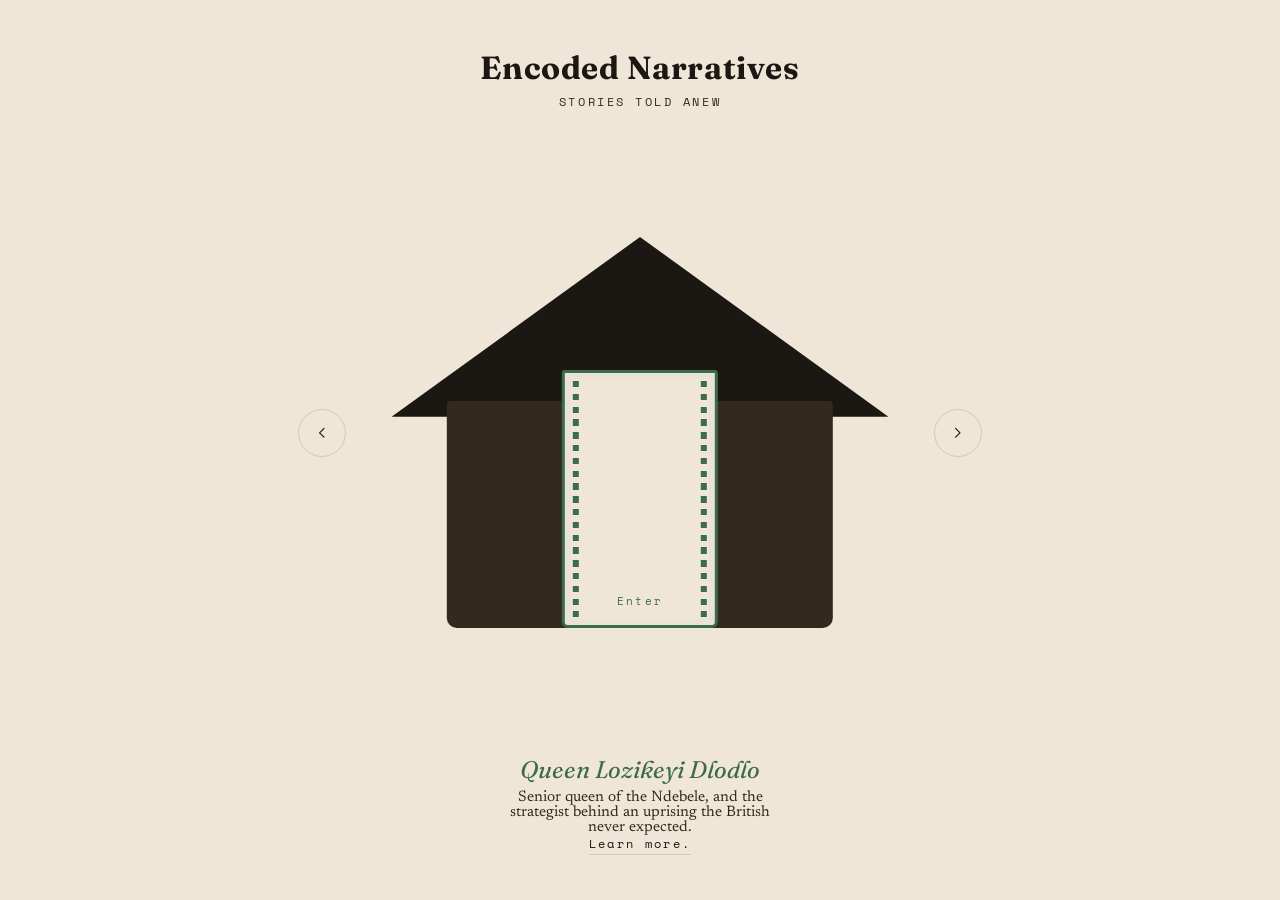
==== index.html @ aef72f62 "first commit" ====
<!DOCTYPE html>
<html lang="en">
<head>
<meta charset="UTF-8">
<meta name="viewport" content="width=device-width, initial-scale=1.0">
<title>Encoded Narratives</title>
<link rel="stylesheet" href="css/style.css">
</head>
<body class="hut-page" id="hutPage" style="--accent: var(--accent-red)">

  <header class="site-header">
    <div class="mark">Encoded Narratives</div>
    <div class="eyebrow">Stories told anew</div>
  </header>

  <div class="hut-stage" id="hutStage">
    <button class="nav-arrow" id="prevArrow" aria-label="Previous door">
      <svg viewBox="0 0 24 24" fill="none" stroke-width="1.6" stroke-linecap="round" stroke-linejoin="round"><path d="M15 18l-6-6 6-6"/></svg>
    </button>

    <div class="hut">
      <div class="hut-roof"></div>
      <div class="hut-body"></div>
      <div class="door-wrap">
        <div class="door" id="doorButton" role="button" tabindex="0" aria-label="Enter this story">
          <span class="enter-label">Enter</span>
        </div>
      </div>
    </div>

    <button class="nav-arrow" id="nextArrow" aria-label="Next door">
      <svg viewBox="0 0 24 24" fill="none" stroke-width="1.6" stroke-linecap="round" stroke-linejoin="round"><path d="M9 6l6 6-6 6"/></svg>
    </button>
  </div>

  <div class="story-caption">
    <div class="figure-name" id="figureName"></div>
    <div class="figure-blurb" id="figureBlurb"></div>
  </div>

  <footer class="site-footer">
    <a href="learn-more.html" class="learn-more-link">Learn more.</a>
  </footer>

  <div class="door-overlay" id="doorOverlay"></div>

  <script src="js/story-data.js"></script>
  <script src="js/doors.js"></script>
</body>
</html>
---- css/style.css ----
/* ==========================================================================
   ENCODED NARRATIVES — core stylesheet
   Design tokens live at the top. Everything else is derived from them.
   ========================================================================== */

@import url('https://fonts.googleapis.com/css2?family=Fraunces:ital,opsz,wght@0,9..144,400;0,9..144,560;0,9..144,680;1,9..144,460&family=Newsreader:ital,wght@0,400;0,500;1,400&family=Space+Mono:wght@400;700&display=swap');

:root{
  /* ---- neutrals: parchment / hide / ink, not the generic AI cream+clay ---- */
  --ink:            #1b1712;
  --ink-soft:       #33291f;
  --parchment:      #efe6d8;
  --parchment-deep: #e2d5bd;
  --parchment-line: rgba(27, 23, 18, 0.14);
  --brass:          #b8863b;

  /* ---- accent colours, drawn from real Nguni beadwork symbolism ---- */
  --accent-red:   #a22c29;   /* passion / love */
  --accent-blue:  #26456f;   /* faithfulness / hope */
  --accent-gold:  #c68a2e;   /* status, brass ornament */
  --accent-green: #3c6b4b;   /* fertility / growth */

  /* active accent — swapped per door / per story via inline style or JS */
  --accent: var(--accent-red);
  --accent-soft: color-mix(in srgb, var(--accent) 16%, var(--parchment));

  --font-display: 'Fraunces', ui-serif, Georgia, serif;
  --font-body:    'Newsreader', ui-serif, Georgia, serif;
  --font-mono:    'Space Mono', ui-monospace, monospace;

  --ease: cubic-bezier(0.65, 0, 0.35, 1);
}

*, *::before, *::after{ box-sizing: border-box; }

html{ scroll-behavior: smooth; }

body{
  margin: 0;
  background: var(--parchment);
  color: var(--ink);
  font-family: var(--font-body);
  -webkit-font-smoothing: antialiased;
}

a{ color: inherit; text-decoration: none; }

.eyebrow{
  font-family: var(--font-mono);
  font-size: 0.72rem;
  letter-spacing: 0.22em;
  text-transform: uppercase;
}

button{
  font-family: inherit;
  background: none;
  border: none;
  cursor: pointer;
  color: inherit;
}

/* reduced motion: kill everything non-essential */
@media (prefers-reduced-motion: reduce){
  *, *::before, *::after{
    animation-duration: 0.01ms !important;
    animation-iteration-count: 1 !important;
    transition-duration: 0.01ms !important;
    scroll-behavior: auto !important;
  }
}

/* ==========================================================================
   HOMEPAGE — the hut
   ========================================================================== */

.hut-page{
  min-height: 100dvh;
  display: flex;
  flex-direction: column;
  align-items: center;
  justify-content: space-between;
  padding: clamp(1.5rem, 4vw, 3rem);
  position: relative;
  overflow: hidden;
}

.site-header{
  text-align: center;
}

.site-header .mark{
  font-family: var(--font-display);
  font-weight: 680;
  font-size: clamp(1.4rem, 3vw, 2rem);
  letter-spacing: 0.02em;
}

.site-header .eyebrow{
  margin-top: 0.35rem;
  color: var(--ink-soft);
}

/* ---- the hut + door composition ---- */
.hut-stage{
  flex: 1;
  width: 100%;
  display: flex;
  align-items: center;
  justify-content: center;
  gap: clamp(1rem, 5vw, 4rem);
  position: relative;
}

.nav-arrow{
  width: 3rem;
  height: 3rem;
  flex: none;
  border: 1px solid var(--parchment-line);
  border-radius: 50%;
  display: grid;
  place-items: center;
  transition: border-color 0.3s var(--ease), transform 0.2s var(--ease), background 0.3s var(--ease);
  z-index: 5;
}
.nav-arrow:hover{
  border-color: var(--accent);
  background: var(--accent-soft);
  transform: translateY(-2px);
}
.nav-arrow svg{ width: 1.1rem; height: 1.1rem; stroke: var(--ink); transition: stroke 0.3s var(--ease); }
.nav-arrow:hover svg{ stroke: var(--accent); }

.hut{
  position: relative;
  width: min(60vw, 460px);
  aspect-ratio: 4 / 3.4;
  transition: filter 0.4s var(--ease);
}

.hut-roof{
  position: absolute;
  top: 0; left: 50%;
  transform: translateX(-50%);
  width: 108%;
  height: 46%;
  background: var(--ink);
  clip-path: polygon(50% 0%, 100% 100%, 0% 100%);
}

/* beadwork frieze band along the roofline — repeating triangle motif */
.hut-roof::after{
  content: "";
  position: absolute;
  left: 50%; bottom: -0.6rem;
  transform: translateX(-50%);
  width: 62%;
  height: 0.6rem;
  background-image: linear-gradient(135deg, var(--accent) 25%, transparent 25%),
                     linear-gradient(225deg, var(--accent) 25%, transparent 25%);
  background-size: 1rem 0.6rem;
  background-position: 0 0, 0 0;
  opacity: 0.9;
  transition: background-image 0.4s var(--ease);
}

.hut-body{
  position: absolute;
  bottom: 0; left: 50%;
  transform: translateX(-50%);
  width: 84%;
  height: 58%;
  background: var(--ink-soft);
  border-radius: 4px 4px 10px 10px;
}

.door-wrap{
  position: absolute;
  bottom: 0; left: 50%;
  transform: translateX(-50%);
  width: 34%;
  height: 66%;
  z-index: 3;
}

.door{
  position: relative;
  width: 100%;
  height: 100%;
  background: var(--parchment);
  border-radius: 3px 3px 6px 6px;
  display: flex;
  align-items: flex-end;
  justify-content: center;
  padding-bottom: 1rem;
  border: 3px solid var(--accent);
  box-shadow: 0 0 0 6px rgba(0,0,0,0.02) inset;
  transition: border-color 0.5s var(--ease), transform 0.5s var(--ease), box-shadow 0.4s var(--ease);
}

.door:hover{ box-shadow: 0 0 0 6px var(--accent-soft) inset; }

.door .enter-label{
  font-family: var(--font-mono);
  font-size: 0.7rem;
  letter-spacing: 0.2em;
  color: var(--accent);
  transition: color 0.5s var(--ease);
}

/* vertical beadwork trim running down each side of the door */
.door::before, .door::after{
  content: "";
  position: absolute;
  top: 0.5rem; bottom: 0.5rem;
  width: 0.4rem;
  background-image: repeating-linear-gradient(
    to bottom,
    var(--accent) 0, var(--accent) 0.4rem,
    transparent 0.4rem, transparent 0.8rem
  );
  transition: background-image 0.5s var(--ease);
}
.door::before{ left: 0.5rem; }
.door::after{ right: 0.5rem; }

.story-caption{
  text-align: center;
  min-height: 4.5rem;
}
.story-caption .figure-name{
  font-family: var(--font-display);
  font-style: italic;
  font-size: clamp(1.1rem, 2.4vw, 1.5rem);
  color: var(--accent);
  transition: color 0.5s var(--ease);
}
.story-caption .figure-blurb{
  margin-top: 0.35rem;
  font-size: 0.95rem;
  color: var(--ink-soft);
  max-width: 32ch;
  margin-inline: auto;
}

.site-footer{ text-align: center; }
.learn-more-link{
  font-family: var(--font-mono);
  font-size: 0.72rem;
  letter-spacing: 0.2em;
  border-bottom: 1px solid var(--parchment-line);
  padding-bottom: 0.15rem;
  transition: border-color 0.3s var(--ease), color 0.3s var(--ease);
}
.learn-more-link:hover{ border-color: var(--ink); }

/* ---- the "walk through the door" transition overlay ---- */
.door-overlay{
  position: fixed;
  inset: 0;
  background: var(--accent);
  opacity: 0;
  pointer-events: none;
  z-index: 50;
  transition: opacity 0.55s var(--ease);
}
.hut-page.is-entering .door-overlay{ opacity: 1; pointer-events: all; }
.hut-page.is-entering .hut-stage{
  transform: scale(2.4);
  opacity: 0;
}
.hut-page.is-entering .hut-stage{
  transition: transform 0.6s var(--ease), opacity 0.5s var(--ease) 0.1s;
}
.hut-page.is-entering .site-header,
.hut-page.is-entering .site-footer{
  transition: opacity 0.35s var(--ease);
  opacity: 0;
}

/* ==========================================================================
   STORY PAGE
   ========================================================================== */

.story-page{ background: var(--parchment); }

.story-topbar{
  position: sticky;
  top: 0;
  z-index: 10;
  display: flex;
  align-items: center;
  justify-content: space-between;
  padding: 1.1rem clamp(1.25rem, 4vw, 3rem);
  background: color-mix(in srgb, var(--parchment) 88%, transparent);
  backdrop-filter: blur(6px);
  border-bottom: 1px solid var(--parchment-line);
}
.story-topbar .story-title{
  font-family: var(--font-display);
  font-weight: 560;
  font-size: clamp(1rem, 2vw, 1.25rem);
}
.story-topbar .return-link{
  font-family: var(--font-mono);
  font-size: 0.7rem;
  letter-spacing: 0.18em;
  color: var(--accent);
}

.story-layout{
  display: grid;
  grid-template-columns: 1fr 1fr;
  min-height: calc(100dvh - 60px);
}

@media (max-width: 860px){
  .story-layout{ grid-template-columns: 1fr; }
}

/* left column: sticky scroll-driven illustration */
.story-visual{
  order: 1;
  position: sticky;
  top: 60px;
  height: calc(100dvh - 60px);
  display: flex;
  align-items: center;
  justify-content: center;
  background: var(--ink);
  overflow: hidden;
}
@media (max-width: 860px){
  .story-visual{ position: relative; top: 0; height: 60vh; order: -1; }
}

.motif-frame{
  position: relative;
  width: min(60%, 320px);
  aspect-ratio: 1;
}
.motif-frame svg{
  position: absolute;
  inset: 0;
  width: 100%; height: 100%;
  color: var(--accent);
  opacity: 0;
  transform: scale(0.85);
  transition: opacity 0.7s var(--ease), transform 0.7s var(--ease);
}
.motif-frame svg.is-visible{
  opacity: 1;
  transform: scale(1);
}

/* right column: the text, chapter by chapter */
.story-text{
  order: 2;
  padding: clamp(1.5rem, 6vw, 5rem);
  padding-top: clamp(2rem, 8vw, 6rem);
}

.story-chapter{
  max-width: 56ch;
  margin: 0 0 clamp(5rem, 20vh, 11rem);
  opacity: 0.25;
  transform: translateY(14px);
  transition: opacity 0.6s var(--ease), transform 0.6s var(--ease);
}
.story-chapter:last-child{ margin-bottom: clamp(2rem, 8vh, 4rem); }
.story-chapter.is-visible{ opacity: 1; transform: translateY(0); }

.story-chapter .chapter-index{
  font-family: var(--font-mono);
  font-size: 0.7rem;
  letter-spacing: 0.18em;
  color: var(--accent);
  display: block;
  margin-bottom: 0.75rem;
}
.story-chapter p{
  font-size: clamp(1.05rem, 1.6vw, 1.2rem);
  line-height: 1.75;
  margin: 0;
}

.story-nextprev{
  display: flex;
  justify-content: space-between;
  gap: 1rem;
  padding: 2rem clamp(1.5rem, 6vw, 5rem) 4rem;
  border-top: 1px solid var(--parchment-line);
  font-family: var(--font-mono);
  font-size: 0.72rem;
  letter-spacing: 0.14em;
}
.story-nextprev a{ color: var(--accent); }

/* ==========================================================================
   LEARN MORE PAGE
   ========================================================================== */

.learn-page{
  min-height: 100dvh;
  background: var(--ink);
  color: var(--parchment);
  display: flex;
  flex-direction: column;
}

.learn-page .story-topbar{
  background: transparent;
  border-bottom: 1px solid rgba(239,230,216,0.14);
}
.learn-page .story-topbar .return-link{ color: var(--brass); }
.learn-page .story-topbar .site-mark{
  font-family: var(--font-display);
  font-size: 1rem;
}

.learn-content{
  flex: 1;
  display: flex;
  align-items: center;
  justify-content: center;
  padding: clamp(2rem, 8vw, 5rem);
}

.learn-inner{
  max-width: 60ch;
  text-align: center;
}
.learn-inner h1{
  font-family: var(--font-display);
  font-weight: 560;
  font-style: italic;
  font-size: clamp(1.6rem, 4vw, 2.4rem);
  margin: 0 0 1.5rem;
  color: var(--brass);
}
.learn-inner p{
  font-size: clamp(1rem, 1.6vw, 1.15rem);
  line-height: 1.8;
  margin: 0 0 1.3rem;
  color: rgba(239,230,216,0.88);
}
.learn-inner p:last-of-type{ margin-bottom: 0; }
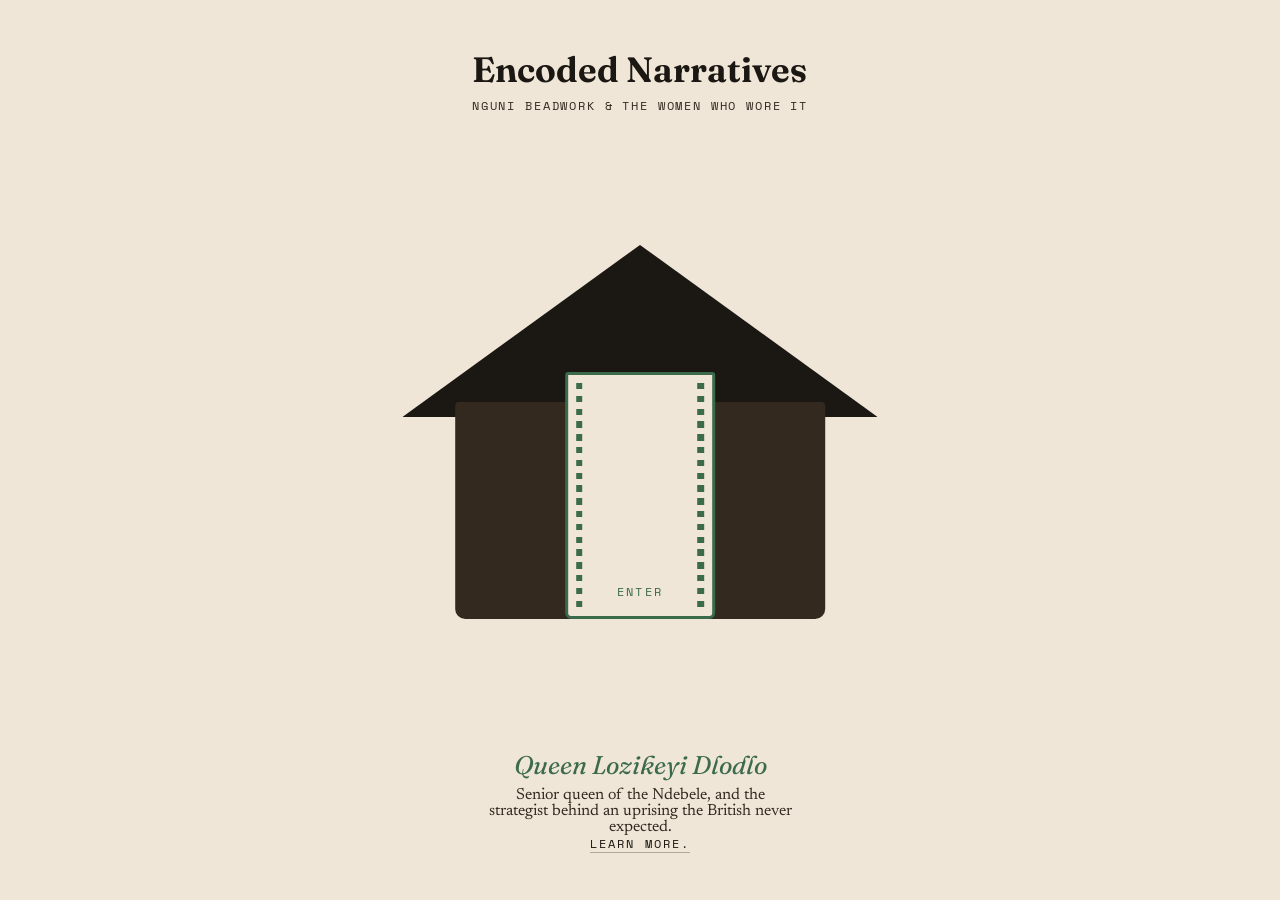
==== commit 1b0481b1: "New Version Lozikeyi" ====
--- a/index.html
+++ b/index.html
@@ -2,49 +2,40 @@
 <html lang="en">
 <head>
 <meta charset="UTF-8">
-<meta name="viewport" content="width=device-width, initial-scale=1.0">
+<meta name="viewport" content="width=device-width, initial-scale=1">
 <title>Encoded Narratives</title>
+<link rel="preconnect" href="https://fonts.googleapis.com"><link rel="preconnect" href="https://fonts.gstatic.com" crossorigin><link href="https://fonts.googleapis.com/css2?family=Fraunces:ital,opsz,wght@0,9..144,560;0,9..144,680;1,9..144,460&family=Newsreader:ital,wght@0,400;0,500;1,400&family=Space+Mono:wght@400;700&display=swap" rel="stylesheet">
 <link rel="stylesheet" href="css/style.css">
 </head>
-<body class="hut-page" id="hutPage" style="--accent: var(--accent-red)">
-
-  <header class="site-header">
+<body class="hut-page" id="hutPage">
+  <header>
     <div class="mark">Encoded Narratives</div>
-    <div class="eyebrow">Stories told anew</div>
+    <div class="sub">NGUNI BEADWORK &amp; THE WOMEN WHO WORE IT</div>
   </header>
 
   <div class="hut-stage" id="hutStage">
-    <button class="nav-arrow" id="prevArrow" aria-label="Previous door">
-      <svg viewBox="0 0 24 24" fill="none" stroke-width="1.6" stroke-linecap="round" stroke-linejoin="round"><path d="M15 18l-6-6 6-6"/></svg>
-    </button>
-
     <div class="hut">
       <div class="hut-roof"></div>
       <div class="hut-body"></div>
-      <div class="door-wrap">
-        <div class="door" id="doorButton" role="button" tabindex="0" aria-label="Enter this story">
-          <span class="enter-label">Enter</span>
-        </div>
-      </div>
+      <div class="door" id="door" role="button" tabindex="0" aria-label="Enter Queen Lozikeyi Dlodlo’s story"><span>ENTER</span></div>
     </div>
-
-    <button class="nav-arrow" id="nextArrow" aria-label="Next door">
-      <svg viewBox="0 0 24 24" fill="none" stroke-width="1.6" stroke-linecap="round" stroke-linejoin="round"><path d="M9 6l6 6-6 6"/></svg>
-    </button>
   </div>
 
-  <div class="story-caption">
-    <div class="figure-name" id="figureName"></div>
-    <div class="figure-blurb" id="figureBlurb"></div>
+  <div class="hut-caption">
+    <div class="name">Queen Lozikeyi Dlodlo</div>
+    <div class="blurb">Senior queen of the Ndebele, and the strategist behind an uprising the British never expected.</div>
   </div>
 
-  <footer class="site-footer">
-    <a href="learn-more.html" class="learn-more-link">Learn more.</a>
-  </footer>
+  <div class="hut-foot"><a href="learn-more.html">LEARN MORE.</a></div>
+  <div class="door-overlay"></div>
 
-  <div class="door-overlay" id="doorOverlay"></div>
-
-  <script src="js/story-data.js"></script>
-  <script src="js/doors.js"></script>
+  <script>
+    (function(){
+      var page=document.getElementById('hutPage'), door=document.getElementById('door'), going=false;
+      function enter(){ if(going) return; going=true; page.classList.add('is-entering'); setTimeout(function(){ location.href='story.html'; },650); }
+      door.addEventListener('click',enter);
+      door.addEventListener('keydown',function(e){ if(e.key==='Enter'||e.key===' '){ e.preventDefault(); enter(); } });
+    })();
+  </script>
 </body>
 </html>
--- a/css/style.css
+++ b/css/style.css
@@ -1,447 +1,163 @@
 /* ==========================================================================
-   ENCODED NARRATIVES — core stylesheet
-   Design tokens live at the top. Everything else is derived from them.
+   ENCODED NARRATIVES
    ========================================================================== */
-
-@import url('https://fonts.googleapis.com/css2?family=Fraunces:ital,opsz,wght@0,9..144,400;0,9..144,560;0,9..144,680;1,9..144,460&family=Newsreader:ital,wght@0,400;0,500;1,400&family=Space+Mono:wght@400;700&display=swap');
-
 :root{
-  /* ---- neutrals: parchment / hide / ink, not the generic AI cream+clay ---- */
-  --ink:            #1b1712;
-  --ink-soft:       #33291f;
-  --parchment:      #efe6d8;
-  --parchment-deep: #e2d5bd;
-  --parchment-line: rgba(27, 23, 18, 0.14);
-  --brass:          #b8863b;
-
-  /* ---- accent colours, drawn from real Nguni beadwork symbolism ---- */
-  --accent-red:   #a22c29;   /* passion / love */
-  --accent-blue:  #26456f;   /* faithfulness / hope */
-  --accent-gold:  #c68a2e;   /* status, brass ornament */
-  --accent-green: #3c6b4b;   /* fertility / growth */
-
-  /* active accent — swapped per door / per story via inline style or JS */
-  --accent: var(--accent-red);
-  --accent-soft: color-mix(in srgb, var(--accent) 16%, var(--parchment));
-
-  --font-display: 'Fraunces', ui-serif, Georgia, serif;
-  --font-body:    'Newsreader', ui-serif, Georgia, serif;
-  --font-mono:    'Space Mono', ui-monospace, monospace;
-
-  --ease: cubic-bezier(0.65, 0, 0.35, 1);
+  --ink:#1b1712; --ink-soft:#33291f; --parchment:#efe6d8; --brass:#b8863b;
+  --accent:#3c6b4b; --accent-lit:#7fb592;
+  --font-display:'Fraunces',ui-serif,Georgia,serif;
+  --font-body:'Newsreader',ui-serif,Georgia,serif;
+  --font-mono:'Space Mono',ui-monospace,monospace;
+  --ease:cubic-bezier(.65,0,.35,1);
+  --ui:#efe6d8; --ui-dim:rgba(239,230,216,.62); --ui-line:rgba(239,230,216,.22);
 }
-
-*, *::before, *::after{ box-sizing: border-box; }
-
-html{ scroll-behavior: smooth; }
-
-body{
-  margin: 0;
-  background: var(--parchment);
-  color: var(--ink);
-  font-family: var(--font-body);
-  -webkit-font-smoothing: antialiased;
-}
-
-a{ color: inherit; text-decoration: none; }
-
-.eyebrow{
-  font-family: var(--font-mono);
-  font-size: 0.72rem;
-  letter-spacing: 0.22em;
-  text-transform: uppercase;
-}
-
-button{
-  font-family: inherit;
-  background: none;
-  border: none;
-  cursor: pointer;
-  color: inherit;
-}
-
-/* reduced motion: kill everything non-essential */
-@media (prefers-reduced-motion: reduce){
-  *, *::before, *::after{
-    animation-duration: 0.01ms !important;
-    animation-iteration-count: 1 !important;
-    transition-duration: 0.01ms !important;
-    scroll-behavior: auto !important;
-  }
+*,*::before,*::after{box-sizing:border-box}
+html{scroll-behavior:auto}
+body{margin:0;background:var(--ink);color:var(--parchment);font-family:var(--font-body);-webkit-font-smoothing:antialiased}
+a{color:inherit;text-decoration:none}
+button{font:inherit;color:inherit;background:none;border:0;cursor:pointer;padding:0}
+:focus-visible{outline:2px solid var(--accent-lit);outline-offset:3px}
+@media (prefers-reduced-motion:reduce){
+  *,*::before,*::after{animation-duration:.01ms!important;animation-iteration-count:1!important;transition-duration:.01ms!important}
 }
 
 /* ==========================================================================
-   HOMEPAGE — the hut
+   HOMEPAGE: the hut and its door
    ========================================================================== */
-
-.hut-page{
-  min-height: 100dvh;
-  display: flex;
-  flex-direction: column;
-  align-items: center;
-  justify-content: space-between;
-  padding: clamp(1.5rem, 4vw, 3rem);
-  position: relative;
-  overflow: hidden;
-}
-
-.site-header{
-  text-align: center;
-}
-
-.site-header .mark{
-  font-family: var(--font-display);
-  font-weight: 680;
-  font-size: clamp(1.4rem, 3vw, 2rem);
-  letter-spacing: 0.02em;
-}
-
-.site-header .eyebrow{
-  margin-top: 0.35rem;
-  color: var(--ink-soft);
-}
-
-/* ---- the hut + door composition ---- */
-.hut-stage{
-  flex: 1;
-  width: 100%;
-  display: flex;
-  align-items: center;
-  justify-content: center;
-  gap: clamp(1rem, 5vw, 4rem);
-  position: relative;
-}
-
-.nav-arrow{
-  width: 3rem;
-  height: 3rem;
-  flex: none;
-  border: 1px solid var(--parchment-line);
-  border-radius: 50%;
-  display: grid;
-  place-items: center;
-  transition: border-color 0.3s var(--ease), transform 0.2s var(--ease), background 0.3s var(--ease);
-  z-index: 5;
-}
-.nav-arrow:hover{
-  border-color: var(--accent);
-  background: var(--accent-soft);
-  transform: translateY(-2px);
-}
-.nav-arrow svg{ width: 1.1rem; height: 1.1rem; stroke: var(--ink); transition: stroke 0.3s var(--ease); }
-.nav-arrow:hover svg{ stroke: var(--accent); }
-
-.hut{
-  position: relative;
-  width: min(60vw, 460px);
-  aspect-ratio: 4 / 3.4;
-  transition: filter 0.4s var(--ease);
-}
-
-.hut-roof{
-  position: absolute;
-  top: 0; left: 50%;
-  transform: translateX(-50%);
-  width: 108%;
-  height: 46%;
-  background: var(--ink);
-  clip-path: polygon(50% 0%, 100% 100%, 0% 100%);
-}
-
-/* beadwork frieze band along the roofline — repeating triangle motif */
-.hut-roof::after{
-  content: "";
-  position: absolute;
-  left: 50%; bottom: -0.6rem;
-  transform: translateX(-50%);
-  width: 62%;
-  height: 0.6rem;
-  background-image: linear-gradient(135deg, var(--accent) 25%, transparent 25%),
-                     linear-gradient(225deg, var(--accent) 25%, transparent 25%);
-  background-size: 1rem 0.6rem;
-  background-position: 0 0, 0 0;
-  opacity: 0.9;
-  transition: background-image 0.4s var(--ease);
-}
-
-.hut-body{
-  position: absolute;
-  bottom: 0; left: 50%;
-  transform: translateX(-50%);
-  width: 84%;
-  height: 58%;
-  background: var(--ink-soft);
-  border-radius: 4px 4px 10px 10px;
-}
-
-.door-wrap{
-  position: absolute;
-  bottom: 0; left: 50%;
-  transform: translateX(-50%);
-  width: 34%;
-  height: 66%;
-  z-index: 3;
-}
-
-.door{
-  position: relative;
-  width: 100%;
-  height: 100%;
-  background: var(--parchment);
-  border-radius: 3px 3px 6px 6px;
-  display: flex;
-  align-items: flex-end;
-  justify-content: center;
-  padding-bottom: 1rem;
-  border: 3px solid var(--accent);
-  box-shadow: 0 0 0 6px rgba(0,0,0,0.02) inset;
-  transition: border-color 0.5s var(--ease), transform 0.5s var(--ease), box-shadow 0.4s var(--ease);
-}
-
-.door:hover{ box-shadow: 0 0 0 6px var(--accent-soft) inset; }
-
-.door .enter-label{
-  font-family: var(--font-mono);
-  font-size: 0.7rem;
-  letter-spacing: 0.2em;
-  color: var(--accent);
-  transition: color 0.5s var(--ease);
-}
-
-/* vertical beadwork trim running down each side of the door */
-.door::before, .door::after{
-  content: "";
-  position: absolute;
-  top: 0.5rem; bottom: 0.5rem;
-  width: 0.4rem;
-  background-image: repeating-linear-gradient(
-    to bottom,
-    var(--accent) 0, var(--accent) 0.4rem,
-    transparent 0.4rem, transparent 0.8rem
-  );
-  transition: background-image 0.5s var(--ease);
-}
-.door::before{ left: 0.5rem; }
-.door::after{ right: 0.5rem; }
-
-.story-caption{
-  text-align: center;
-  min-height: 4.5rem;
-}
-.story-caption .figure-name{
-  font-family: var(--font-display);
-  font-style: italic;
-  font-size: clamp(1.1rem, 2.4vw, 1.5rem);
-  color: var(--accent);
-  transition: color 0.5s var(--ease);
-}
-.story-caption .figure-blurb{
-  margin-top: 0.35rem;
-  font-size: 0.95rem;
-  color: var(--ink-soft);
-  max-width: 32ch;
-  margin-inline: auto;
-}
-
-.site-footer{ text-align: center; }
-.learn-more-link{
-  font-family: var(--font-mono);
-  font-size: 0.72rem;
-  letter-spacing: 0.2em;
-  border-bottom: 1px solid var(--parchment-line);
-  padding-bottom: 0.15rem;
-  transition: border-color 0.3s var(--ease), color 0.3s var(--ease);
-}
-.learn-more-link:hover{ border-color: var(--ink); }
-
-/* ---- the "walk through the door" transition overlay ---- */
-.door-overlay{
-  position: fixed;
-  inset: 0;
-  background: var(--accent);
-  opacity: 0;
-  pointer-events: none;
-  z-index: 50;
-  transition: opacity 0.55s var(--ease);
-}
-.hut-page.is-entering .door-overlay{ opacity: 1; pointer-events: all; }
-.hut-page.is-entering .hut-stage{
-  transform: scale(2.4);
-  opacity: 0;
-}
-.hut-page.is-entering .hut-stage{
-  transition: transform 0.6s var(--ease), opacity 0.5s var(--ease) 0.1s;
-}
-.hut-page.is-entering .site-header,
-.hut-page.is-entering .site-footer{
-  transition: opacity 0.35s var(--ease);
-  opacity: 0;
-}
+.hut-page{min-height:100dvh;display:flex;flex-direction:column;align-items:center;justify-content:space-between;
+  padding:clamp(1.5rem,4vw,3rem);background:#efe6d8;color:var(--ink);overflow:hidden;position:relative}
+.hut-page .mark{font-family:var(--font-display);font-weight:650;font-size:clamp(1.5rem,3.2vw,2.2rem);text-align:center}
+.hut-page .sub{font-family:var(--font-mono);font-size:.72rem;letter-spacing:.16em;text-align:center;margin-top:.4rem;color:var(--ink-soft)}
+.hut-stage{flex:1;width:100%;display:grid;place-items:center}
+.hut{position:relative;width:min(62vw,440px);aspect-ratio:4/3.4}
+.hut-roof{position:absolute;top:0;left:50%;transform:translateX(-50%);width:108%;height:46%;background:var(--ink);clip-path:polygon(50% 0,100% 100%,0 100%)}
+.hut-roof::after{content:"";position:absolute;left:50%;bottom:-.6rem;transform:translateX(-50%);width:62%;height:.6rem;
+  background:linear-gradient(135deg,var(--accent) 25%,transparent 25%),linear-gradient(225deg,var(--accent) 25%,transparent 25%);background-size:1rem .6rem}
+.hut-body{position:absolute;bottom:0;left:50%;transform:translateX(-50%);width:84%;height:58%;background:var(--ink-soft);border-radius:4px 4px 10px 10px}
+.door{position:absolute;bottom:0;left:50%;transform:translateX(-50%);width:34%;height:66%;background:#efe6d8;border:3px solid var(--accent);
+  border-radius:3px 3px 6px 6px;display:flex;align-items:flex-end;justify-content:center;padding-bottom:1rem;cursor:pointer;transition:box-shadow .4s var(--ease)}
+.door:hover{box-shadow:inset 0 0 0 6px rgba(60,107,75,.18)}
+.door span{font-family:var(--font-mono);font-size:.72rem;letter-spacing:.2em;color:var(--accent)}
+.door::before,.door::after{content:"";position:absolute;top:.5rem;bottom:.5rem;width:.4rem;
+  background:repeating-linear-gradient(to bottom,var(--accent) 0,var(--accent) .4rem,transparent .4rem,transparent .8rem)}
+.door::before{left:.5rem}.door::after{right:.5rem}
+.hut-caption{text-align:center;min-height:4.2rem}
+.hut-caption .name{font-family:var(--font-display);font-style:italic;font-size:clamp(1.2rem,2.6vw,1.6rem);color:var(--accent)}
+.hut-caption .blurb{margin:.35rem auto 0;max-width:34ch;color:var(--ink-soft)}
+.hut-foot a{font-family:var(--font-mono);font-size:.72rem;letter-spacing:.18em;border-bottom:1px solid rgba(27,23,18,.3)}
+.door-overlay{position:fixed;inset:0;background:var(--accent);opacity:0;pointer-events:none;z-index:50;transition:opacity .55s var(--ease)}
+.hut-page.is-entering .door-overlay{opacity:1;pointer-events:all}
+.hut-page.is-entering .hut-stage{transform:scale(2.4);opacity:0;transition:transform .6s var(--ease),opacity .5s var(--ease) .1s}
+.hut-page.is-entering header,.hut-page.is-entering .hut-caption,.hut-page.is-entering .hut-foot{opacity:0;transition:opacity .3s}
 
 /* ==========================================================================
-   STORY PAGE
+   STORY STAGE
    ========================================================================== */
+.story-page{background:var(--ink)}
+.story-page.intro-open{overflow:hidden}
+.story-page.has-cursor,.story-page.has-cursor button,.story-page.has-cursor a{cursor:none}
+#stage{position:fixed;inset:0;overflow:hidden;touch-action:pan-y;cursor:grab}
+.dragging #stage{cursor:grabbing}
+#spacer{width:1px;pointer-events:none}
 
-.story-page{ background: var(--parchment); }
+.scene{position:absolute;inset:0;pointer-events:none;visibility:hidden;color:var(--txt)}
+.scene[data-tone=dark]{--txt:#efe6d8}
+.scene[data-tone=light]{--txt:#1b1712}
+.scene .mood-bg{position:absolute;inset:0;background:var(--mood)}
+.layer{position:absolute;inset:0;will-change:transform}
+img[hidden]{display:none!important}
+.layer img{width:100%;height:100%;object-fit:cover;display:block}
+.piece{position:absolute;opacity:0;will-change:transform,opacity}
+.piece img{width:100%;height:auto;display:block}
+.piece.float .inner{animation:drift 6s ease-in-out infinite alternate}
+@keyframes drift{to{transform:translateY(-14px) rotate(2deg)}}
 
-.story-topbar{
-  position: sticky;
-  top: 0;
-  z-index: 10;
-  display: flex;
-  align-items: center;
-  justify-content: space-between;
-  padding: 1.1rem clamp(1.25rem, 4vw, 3rem);
-  background: color-mix(in srgb, var(--parchment) 88%, transparent);
-  backdrop-filter: blur(6px);
-  border-bottom: 1px solid var(--parchment-line);
-}
-.story-topbar .story-title{
-  font-family: var(--font-display);
-  font-weight: 560;
-  font-size: clamp(1rem, 2vw, 1.25rem);
-}
-.story-topbar .return-link{
-  font-family: var(--font-mono);
-  font-size: 0.7rem;
-  letter-spacing: 0.18em;
-  color: var(--accent);
-}
+/* placeholders: shown only where a drawing hasn't been added yet */
+.ph{font-family:var(--font-mono);font-size:.68rem;line-height:1.5;letter-spacing:.06em;text-align:center;padding:.8rem;
+  border:1.5px dashed currentColor;opacity:.5;display:grid;place-items:center;color:var(--txt)}
+.layer .ph{position:absolute;left:46%;top:14%;width:48%;height:40%}
+.layer.fg .ph{left:4%;top:60%;width:30%;height:20%}
+.piece .ph{aspect-ratio:4/5;width:100%}
 
-.story-layout{
-  display: grid;
-  grid-template-columns: 1fr 1fr;
-  min-height: calc(100dvh - 60px);
-}
+.scrim{position:absolute;inset:0;background:linear-gradient(to top,color-mix(in srgb,var(--mood) 92%,transparent) 0%,color-mix(in srgb,var(--mood) 70%,transparent) 28%,transparent 62%)}
+.scene[data-art=C] .scrim{display:none}
+.tint{position:absolute;inset:0;background:#000;opacity:0}
+.flash{position:absolute;inset:0;background:#fff;opacity:0}
+.rings{position:absolute;inset:0}
+.rings i{position:absolute;left:50%;top:60%;width:40vmin;height:40vmin;margin:-20vmin 0 0 -20vmin;border:2px solid var(--accent-lit);border-radius:50%;opacity:0}
 
-@media (max-width: 860px){
-  .story-layout{ grid-template-columns: 1fr; }
-}
+.caption{position:absolute;left:clamp(1.25rem,7vw,6rem);bottom:clamp(4.5rem,13vh,8rem);width:min(36rem,86vw)}
+.cap-eyebrow{font-family:var(--font-mono);font-size:.7rem;letter-spacing:.14em;opacity:.7;margin-bottom:.7rem}
+.caption h2{font-family:var(--font-display);font-weight:680;font-size:clamp(1.7rem,4vw,3rem);line-height:1.05;margin:0 0 1rem}
+.cap-text p{margin:0 0 .8em;font-size:clamp(1rem,1.45vw,1.18rem);line-height:1.62}
+.cap-text .sent{transition:opacity .2s}
+.counter{margin-top:1rem;font-family:var(--font-display);font-weight:680;font-size:clamp(2rem,5vw,3.4rem);line-height:1}
+.counter small{display:block;font-family:var(--font-mono);font-weight:400;font-size:.7rem;letter-spacing:.12em;margin-top:.4rem;opacity:.7}
+.listen-cc-off .caption{opacity:0!important}
 
-/* left column: sticky scroll-driven illustration */
-.story-visual{
-  order: 1;
-  position: sticky;
-  top: 60px;
-  height: calc(100dvh - 60px);
-  display: flex;
-  align-items: center;
-  justify-content: center;
-  background: var(--ink);
-  overflow: hidden;
-}
-@media (max-width: 860px){
-  .story-visual{ position: relative; top: 0; height: 60vh; order: -1; }
-}
+.route{position:absolute;inset:0;width:100%;height:100%}
+.route path{fill:none;stroke:var(--accent);stroke-width:4;stroke-linecap:round;stroke-linejoin:round;stroke-dasharray:1;stroke-dashoffset:1}
+.route-dot{position:absolute;width:.8rem;height:.8rem;margin:-.4rem;border-radius:50%;background:var(--accent);opacity:0;transition:opacity .3s}
+.route-dot span{position:absolute;left:1.1rem;top:-.1rem;white-space:nowrap;font-family:var(--font-mono);font-size:.72rem;letter-spacing:.08em;color:var(--txt)}
+.route-dot.on{opacity:1}
 
-.motif-frame{
-  position: relative;
-  width: min(60%, 320px);
-  aspect-ratio: 1;
-}
-.motif-frame svg{
-  position: absolute;
-  inset: 0;
-  width: 100%; height: 100%;
-  color: var(--accent);
-  opacity: 0;
-  transform: scale(0.85);
-  transition: opacity 0.7s var(--ease), transform 0.7s var(--ease);
-}
-.motif-frame svg.is-visible{
-  opacity: 1;
-  transform: scale(1);
-}
+/* chrome: top bar, marker, bottom bar */
+.topbar,.bottombar{position:fixed;left:0;right:0;z-index:20;display:flex;align-items:center;gap:1.4rem;padding:1rem clamp(1rem,3vw,2rem);color:var(--ui);font-family:var(--font-mono);font-size:.72rem;letter-spacing:.1em;transition:color .5s}
+.topbar{top:0}.bottombar{bottom:0}
+.tb-right{margin-left:auto}
+.topbar button,.topbar a,.bottombar button{padding:.35rem 0;border-bottom:1px solid transparent}
+.topbar button:hover,.topbar a:hover,.bottombar button:hover{border-color:var(--ui)}
+.topbar [aria-pressed=true]{border-color:var(--ui)}
+.seg{display:flex;gap:1rem}
+#narrNote{opacity:.75;margin:0 auto 0 0}
+#sceneCount{margin-left:auto;opacity:.6}
+body[data-tone=dark]{--ui:#efe6d8}
+body[data-tone=light]{--ui:#1b1712}
 
-/* right column: the text, chapter by chapter */
-.story-text{
-  order: 2;
-  padding: clamp(1.5rem, 6vw, 5rem);
-  padding-top: clamp(2rem, 8vw, 6rem);
-}
+#marker{position:fixed;right:clamp(1rem,2.4vw,2rem);top:50%;transform:translateY(-50%);z-index:20;display:flex;flex-direction:column;align-items:flex-end;gap:.8rem;color:var(--ui);transition:color .5s;pointer-events:none}
+#mLabel{font-family:var(--font-mono);font-size:.72rem;letter-spacing:.1em;text-align:right;max-width:11rem}
+#mTrack{position:relative;width:2px;height:38vh;background:color-mix(in srgb,var(--ui) 25%,transparent)}
+#mFill{position:absolute;left:0;top:0;width:2px;height:0;background:var(--ui)}
+#mBead{position:absolute;left:50%;top:0;width:.75rem;height:.75rem;margin:-.375rem 0 0 -.375rem;border-radius:50%;background:var(--accent-lit);border:2px solid var(--ui)}
+#mTrack b{position:absolute;left:-4px;width:10px;height:2px;background:var(--ui)}
 
-.story-chapter{
-  max-width: 56ch;
-  margin: 0 0 clamp(5rem, 20vh, 11rem);
-  opacity: 0.25;
-  transform: translateY(14px);
-  transition: opacity 0.6s var(--ease), transform 0.6s var(--ease);
-}
-.story-chapter:last-child{ margin-bottom: clamp(2rem, 8vh, 4rem); }
-.story-chapter.is-visible{ opacity: 1; transform: translateY(0); }
+/* chapters overlay */
+.overlay{position:fixed;inset:0;z-index:40;background:rgba(27,23,18,.96);color:var(--parchment);display:grid;place-items:center;padding:2rem;overflow:auto}
+.overlay[hidden]{display:none}
+.ch-list{display:grid;gap:1.2rem;width:min(40rem,100%)}
+.ch-item{text-align:left;padding:1.2rem 1.4rem;border:1px solid var(--ui-line);border-left:4px solid var(--accent-lit);transition:background .3s}
+.ch-item:hover{background:rgba(239,230,216,.07)}
+.ch-item .n{font-family:var(--font-mono);font-size:.7rem;letter-spacing:.14em;opacity:.7}
+.ch-item .t{font-family:var(--font-display);font-size:1.5rem;font-weight:650;margin:.2rem 0}
+.ch-item .p{font-family:var(--font-mono);font-size:.72rem;opacity:.7}
+.ch-item .b{margin-top:.5rem;color:var(--ui-dim)}
+.overlay .close{position:absolute;top:1.2rem;right:1.6rem;font-family:var(--font-mono);font-size:.78rem;letter-spacing:.1em}
 
-.story-chapter .chapter-index{
-  font-family: var(--font-mono);
-  font-size: 0.7rem;
-  letter-spacing: 0.18em;
-  color: var(--accent);
-  display: block;
-  margin-bottom: 0.75rem;
-}
-.story-chapter p{
-  font-size: clamp(1.05rem, 1.6vw, 1.2rem);
-  line-height: 1.75;
-  margin: 0;
-}
+/* intro gate */
+.intro{position:fixed;inset:0;z-index:60;background:var(--ink);color:var(--parchment);display:grid;place-items:center;text-align:center;padding:2rem;transition:opacity .7s var(--ease)}
+.intro.gone{opacity:0;pointer-events:none}
+.intro h1{font-family:var(--font-display);font-weight:700;font-size:clamp(2.6rem,9vw,6rem);margin:0;line-height:1}
+.intro .sub{font-family:var(--font-mono);font-size:.78rem;letter-spacing:.16em;margin:1rem 0 2.6rem;color:var(--brass)}
+.choices{display:grid;grid-template-columns:repeat(2,minmax(0,16rem));gap:1.2rem;justify-content:center}
+.choice{text-align:left;padding:1.3rem;border:1px solid var(--ui-line);transition:background .3s,border-color .3s}
+.choice:hover{background:rgba(239,230,216,.08);border-color:var(--accent-lit)}
+.choice b{display:block;font-family:var(--font-display);font-size:1.5rem;margin-bottom:.4rem}
+.choice span{color:var(--ui-dim);font-size:.98rem;line-height:1.5}
+.intro .hint{margin-top:2rem;font-family:var(--font-mono);font-size:.72rem;letter-spacing:.1em;opacity:.6}
+@media (max-width:640px){.choices{grid-template-columns:1fr}.topbar{gap:.8rem;flex-wrap:wrap}#marker{display:none}}
 
-.story-nextprev{
-  display: flex;
-  justify-content: space-between;
-  gap: 1rem;
-  padding: 2rem clamp(1.5rem, 6vw, 5rem) 4rem;
-  border-top: 1px solid var(--parchment-line);
-  font-family: var(--font-mono);
-  font-size: 0.72rem;
-  letter-spacing: 0.14em;
-}
-.story-nextprev a{ color: var(--accent); }
+/* cursor: a ring with a short trail of beads */
+.cursor-ring,.cursor-bead{position:fixed;left:0;top:0;pointer-events:none;z-index:70;border-radius:50%}
+.cursor-ring{width:2.2rem;height:2.2rem;margin:-1.1rem;border:1.5px solid var(--accent-lit);box-shadow:0 0 0 1px rgba(0,0,0,.15);transition:width .25s,height .25s,margin .25s,background .25s}
+.cursor-ring.hot{width:3.2rem;height:3.2rem;margin:-1.6rem;background:rgba(127,181,146,.18)}
+.cursor-bead{width:.42rem;height:.42rem;margin:-.21rem;background:var(--accent-lit);opacity:calc(.8 - var(--k)*.12)}
 
 /* ==========================================================================
-   LEARN MORE PAGE
+   LEARN MORE
    ========================================================================== */
-
-.learn-page{
-  min-height: 100dvh;
-  background: var(--ink);
-  color: var(--parchment);
-  display: flex;
-  flex-direction: column;
-}
-
-.learn-page .story-topbar{
-  background: transparent;
-  border-bottom: 1px solid rgba(239,230,216,0.14);
-}
-.learn-page .story-topbar .return-link{ color: var(--brass); }
-.learn-page .story-topbar .site-mark{
-  font-family: var(--font-display);
-  font-size: 1rem;
-}
-
-.learn-content{
-  flex: 1;
-  display: flex;
-  align-items: center;
-  justify-content: center;
-  padding: clamp(2rem, 8vw, 5rem);
-}
-
-.learn-inner{
-  max-width: 60ch;
-  text-align: center;
-}
-.learn-inner h1{
-  font-family: var(--font-display);
-  font-weight: 560;
-  font-style: italic;
-  font-size: clamp(1.6rem, 4vw, 2.4rem);
-  margin: 0 0 1.5rem;
-  color: var(--brass);
-}
-.learn-inner p{
-  font-size: clamp(1rem, 1.6vw, 1.15rem);
-  line-height: 1.8;
-  margin: 0 0 1.3rem;
-  color: rgba(239,230,216,0.88);
-}
-.learn-inner p:last-of-type{ margin-bottom: 0; }
+.learn-page{min-height:100dvh;display:flex;flex-direction:column}
+.learn-top{display:flex;justify-content:space-between;padding:1.1rem clamp(1.25rem,4vw,3rem);border-bottom:1px solid var(--ui-line);font-family:var(--font-mono);font-size:.72rem;letter-spacing:.12em}
+.learn-top a:last-child{color:var(--brass)}
+.learn-body{flex:1;display:grid;place-items:center;padding:clamp(2rem,8vw,5rem)}
+.learn-inner{max-width:60ch;text-align:center}
+.learn-inner h1{font-family:var(--font-display);font-style:italic;font-weight:560;font-size:clamp(1.6rem,4vw,2.4rem);color:var(--brass);margin:0 0 1.5rem}
+.learn-inner p{font-size:clamp(1rem,1.6vw,1.15rem);line-height:1.8;margin:0 0 1.3rem;color:rgba(239,230,216,.88)}
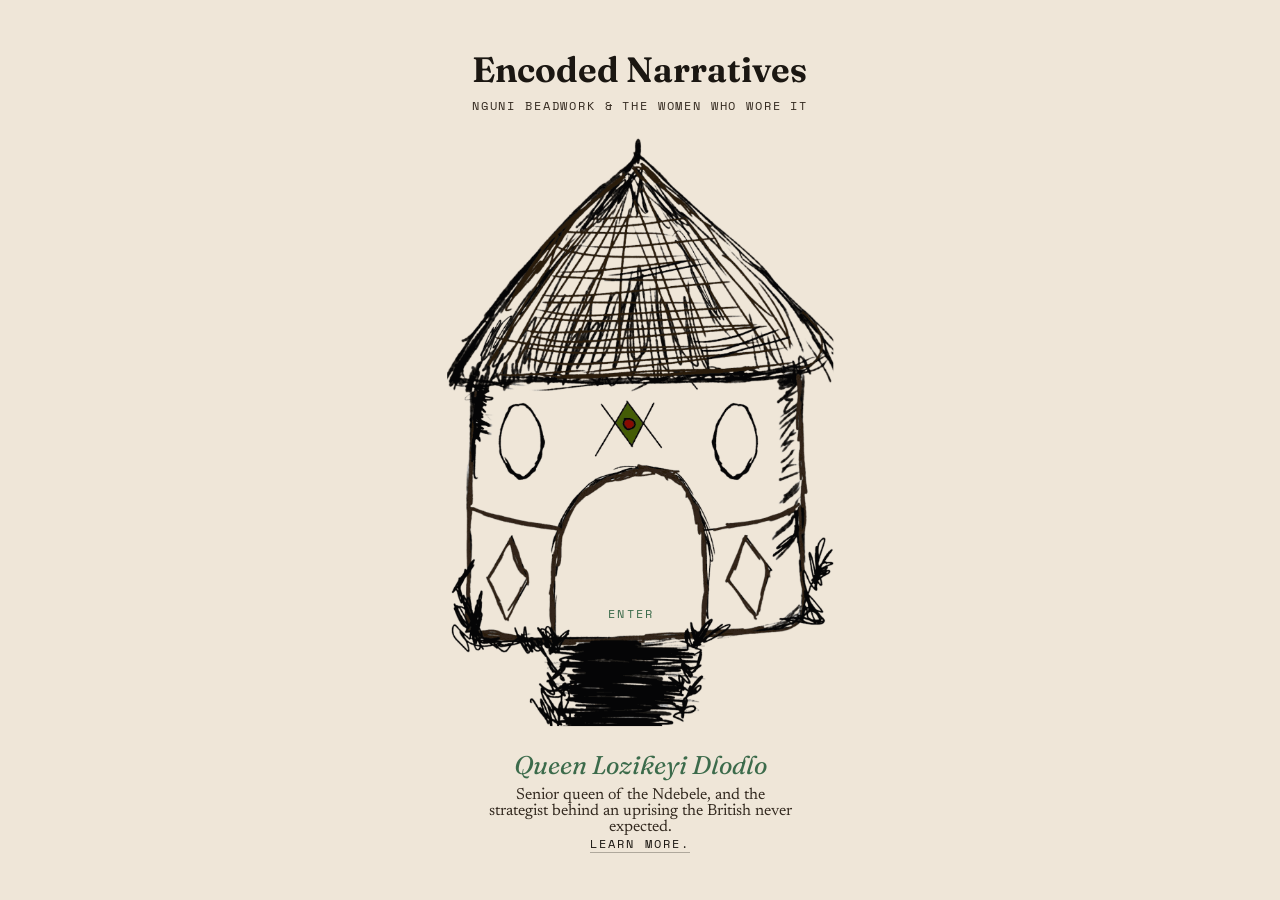
==== commit f0045dd3: "changes" ====
--- a/index.html
+++ b/index.html
@@ -15,9 +15,11 @@
 
   <div class="hut-stage" id="hutStage">
     <div class="hut">
-      <div class="hut-roof"></div>
-      <div class="hut-body"></div>
-      <div class="door" id="door" role="button" tabindex="0" aria-label="Enter Queen Lozikeyi Dlodlo’s story"><span>ENTER</span></div>
+      <div class="hut-art" id="hutArt">
+        <img src="art/home-hut.png" alt="A hand-drawn thatched hut with a round arched doorway" draggable="false">
+        <!-- invisible click area laid over the drawn doorway -->
+        <div class="door" id="door" role="button" tabindex="0" aria-label="Enter Queen Lozikeyi Dlodlo’s story"><span>ENTER</span></div>
+      </div>
     </div>
   </div>
 
--- a/css/style.css
+++ b/css/style.css
@@ -28,25 +28,24 @@
 .hut-page .mark{font-family:var(--font-display);font-weight:650;font-size:clamp(1.5rem,3.2vw,2.2rem);text-align:center}
 .hut-page .sub{font-family:var(--font-mono);font-size:.72rem;letter-spacing:.16em;text-align:center;margin-top:.4rem;color:var(--ink-soft)}
 .hut-stage{flex:1;width:100%;display:grid;place-items:center}
-.hut{position:relative;width:min(62vw,440px);aspect-ratio:4/3.4}
-.hut-roof{position:absolute;top:0;left:50%;transform:translateX(-50%);width:108%;height:46%;background:var(--ink);clip-path:polygon(50% 0,100% 100%,0 100%)}
-.hut-roof::after{content:"";position:absolute;left:50%;bottom:-.6rem;transform:translateX(-50%);width:62%;height:.6rem;
-  background:linear-gradient(135deg,var(--accent) 25%,transparent 25%),linear-gradient(225deg,var(--accent) 25%,transparent 25%);background-size:1rem .6rem}
-.hut-body{position:absolute;bottom:0;left:50%;transform:translateX(-50%);width:84%;height:58%;background:var(--ink-soft);border-radius:4px 4px 10px 10px}
-.door{position:absolute;bottom:0;left:50%;transform:translateX(-50%);width:34%;height:66%;background:#efe6d8;border:3px solid var(--accent);
-  border-radius:3px 3px 6px 6px;display:flex;align-items:flex-end;justify-content:center;padding-bottom:1rem;cursor:pointer;transition:box-shadow .4s var(--ease)}
-.door:hover{box-shadow:inset 0 0 0 6px rgba(60,107,75,.18)}
+.hut{--hut-h:min(clamp(400px,calc(100dvh - 19rem),720px),calc((100vw - 3rem) / 0.6606));position:relative;height:var(--hut-h);width:calc(var(--hut-h) * 0.6606)}
+.hut-art{position:absolute;inset:0;transform-origin:47.79% 70.03%}
+.hut-art img{display:block;width:100%;height:100%;user-select:none;pointer-events:none}
+/* the door: an invisible hotspot over the drawn doorway (positions are % of the drawing) */
+.door{position:absolute;left:28.16%;top:55.74%;width:39.28%;height:28.57%;
+  border-radius:50% 50% 0 0 / 30% 30% 0 0;cursor:pointer;display:flex;align-items:flex-end;justify-content:center;padding-bottom:.9rem;
+  transition:background .35s var(--ease),box-shadow .35s var(--ease)}
+.door:hover,.door:focus-visible{background:rgba(60,107,75,.16);box-shadow:inset 0 0 0 2px var(--accent)}
 .door span{font-family:var(--font-mono);font-size:.72rem;letter-spacing:.2em;color:var(--accent)}
-.door::before,.door::after{content:"";position:absolute;top:.5rem;bottom:.5rem;width:.4rem;
-  background:repeating-linear-gradient(to bottom,var(--accent) 0,var(--accent) .4rem,transparent .4rem,transparent .8rem)}
-.door::before{left:.5rem}.door::after{right:.5rem}
 .hut-caption{text-align:center;min-height:4.2rem}
 .hut-caption .name{font-family:var(--font-display);font-style:italic;font-size:clamp(1.2rem,2.6vw,1.6rem);color:var(--accent)}
 .hut-caption .blurb{margin:.35rem auto 0;max-width:34ch;color:var(--ink-soft)}
 .hut-foot a{font-family:var(--font-mono);font-size:.72rem;letter-spacing:.18em;border-bottom:1px solid rgba(27,23,18,.3)}
 .door-overlay{position:fixed;inset:0;background:var(--accent);opacity:0;pointer-events:none;z-index:50;transition:opacity .55s var(--ease)}
 .hut-page.is-entering .door-overlay{opacity:1;pointer-events:all}
-.hut-page.is-entering .hut-stage{transform:scale(2.4);opacity:0;transition:transform .6s var(--ease),opacity .5s var(--ease) .1s}
+.hut-art{transition:transform .65s var(--ease)}
+.hut-page.is-entering .hut-art{transform:scale(7)}
+.hut-page.is-entering .hut-stage{opacity:0;transition:opacity .35s var(--ease) .3s}
 .hut-page.is-entering header,.hut-page.is-entering .hut-caption,.hut-page.is-entering .hut-foot{opacity:0;transition:opacity .3s}
 
 /* ==========================================================================
@@ -63,17 +62,18 @@
 .scene[data-tone=dark]{--txt:#efe6d8}
 .scene[data-tone=light]{--txt:#1b1712}
 .scene .mood-bg{position:absolute;inset:0;background:var(--mood)}
-.layer{position:absolute;inset:0;will-change:transform}
+.layer{position:absolute;inset:0}
 img[hidden]{display:none!important}
 .layer img{width:100%;height:100%;object-fit:cover;display:block}
 .piece{position:absolute;opacity:0;will-change:transform,opacity}
-.piece img{width:100%;height:auto;display:block}
+.piece img{width:100%;height:auto;display:block;max-width:none}
 .piece.float .inner{animation:drift 6s ease-in-out infinite alternate}
 @keyframes drift{to{transform:translateY(-14px) rotate(2deg)}}
 
 /* placeholders: shown only where a drawing hasn't been added yet */
 .ph{font-family:var(--font-mono);font-size:.68rem;line-height:1.5;letter-spacing:.06em;text-align:center;padding:.8rem;
   border:1.5px dashed currentColor;opacity:.5;display:grid;place-items:center;color:var(--txt)}
+.ph .fname{display:block;margin-top:.55rem;font-weight:700;letter-spacing:.02em;word-break:break-all}
 .layer .ph{position:absolute;left:46%;top:14%;width:48%;height:40%}
 .layer.fg .ph{left:4%;top:60%;width:30%;height:20%}
 .piece .ph{aspect-ratio:4/5;width:100%}
@@ -86,6 +86,7 @@
 .rings i{position:absolute;left:50%;top:60%;width:40vmin;height:40vmin;margin:-20vmin 0 0 -20vmin;border:2px solid var(--accent-lit);border-radius:50%;opacity:0}
 
 .caption{position:absolute;left:clamp(1.25rem,7vw,6rem);bottom:clamp(4.5rem,13vh,8rem);width:min(36rem,86vw)}
+.cap-brk{font-family:var(--font-mono);font-size:.8rem;letter-spacing:.35em;color:var(--accent-lit);margin-bottom:1.1rem}
 .cap-eyebrow{font-family:var(--font-mono);font-size:.7rem;letter-spacing:.14em;opacity:.7;margin-bottom:.7rem}
 .caption h2{font-family:var(--font-display);font-weight:680;font-size:clamp(1.7rem,4vw,3rem);line-height:1.05;margin:0 0 1rem}
 .cap-text p{margin:0 0 .8em;font-size:clamp(1rem,1.45vw,1.18rem);line-height:1.62}
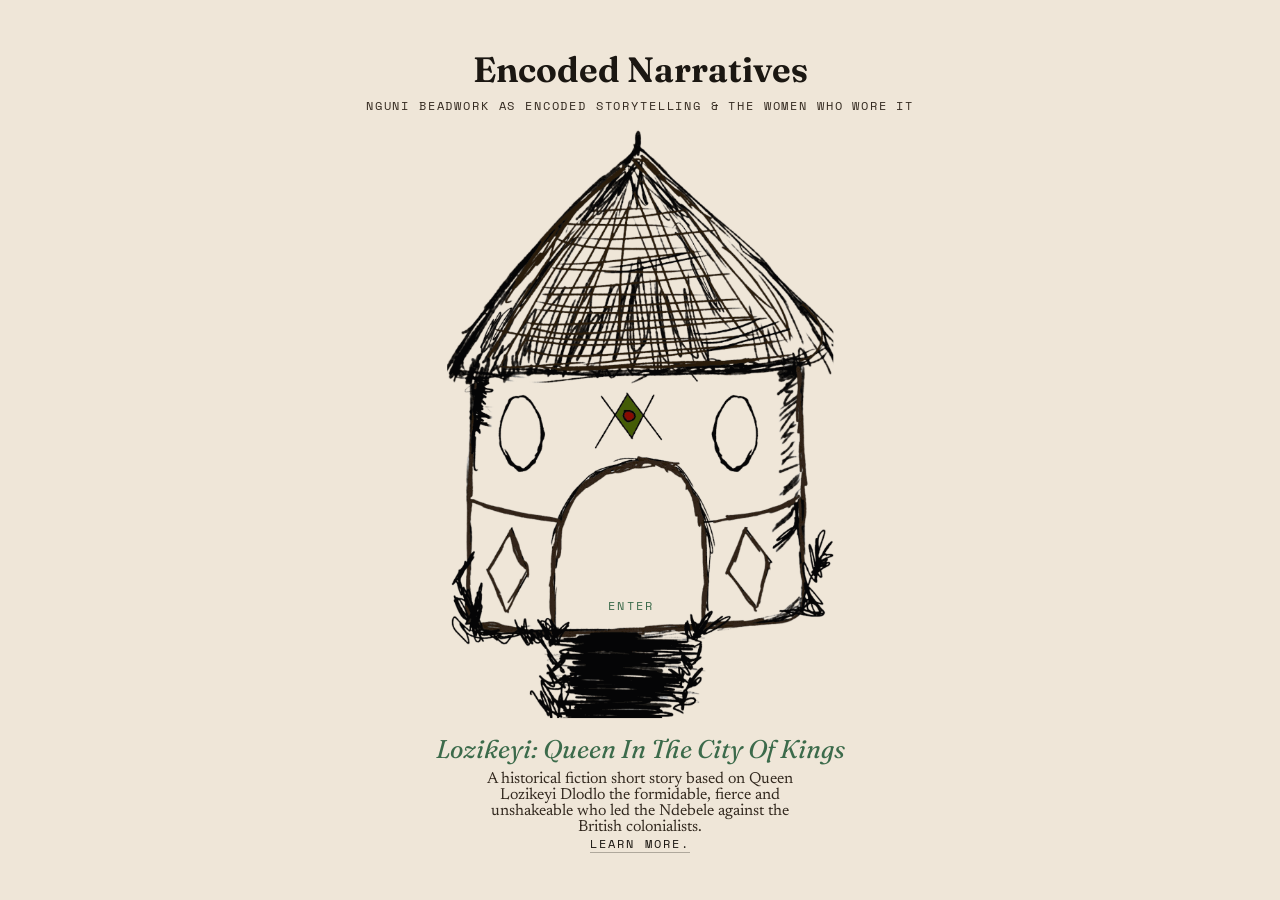
==== commit 12cb1ac8: "learn more" ====
--- a/index.html
+++ b/index.html
@@ -10,7 +10,7 @@
 <body class="hut-page" id="hutPage">
   <header>
     <div class="mark">Encoded Narratives</div>
-    <div class="sub">NGUNI BEADWORK &amp; THE WOMEN WHO WORE IT</div>
+    <div class="sub">NGUNI BEADWORK AS ENCODED STORYTELLING &amp; THE WOMEN WHO WORE IT</div>
   </header>
 
   <div class="hut-stage" id="hutStage">
@@ -24,8 +24,8 @@
   </div>
 
   <div class="hut-caption">
-    <div class="name">Queen Lozikeyi Dlodlo</div>
-    <div class="blurb">Senior queen of the Ndebele, and the strategist behind an uprising the British never expected.</div>
+    <div class="name">Lozikeyi: Queen In The City Of Kings</div>
+    <div class="blurb">A historical fiction short story based on Queen Lozikeyi Dlodlo the formidable, fierce and unshakeable who led the Ndebele against the British colonialists.</div>
   </div>
 
   <div class="hut-foot"><a href="learn-more.html">LEARN MORE.</a></div>
--- a/css/style.css
+++ b/css/style.css
@@ -65,6 +65,7 @@
 .layer{position:absolute;inset:0}
 img[hidden]{display:none!important}
 .layer img{width:100%;height:100%;object-fit:cover;display:block}
+.chwash{position:absolute;inset:0;background:var(--mood)}
 .piece{position:absolute;opacity:0;will-change:transform,opacity}
 .piece img{width:100%;height:auto;display:block;max-width:none}
 .piece.float .inner{animation:drift 6s ease-in-out infinite alternate}
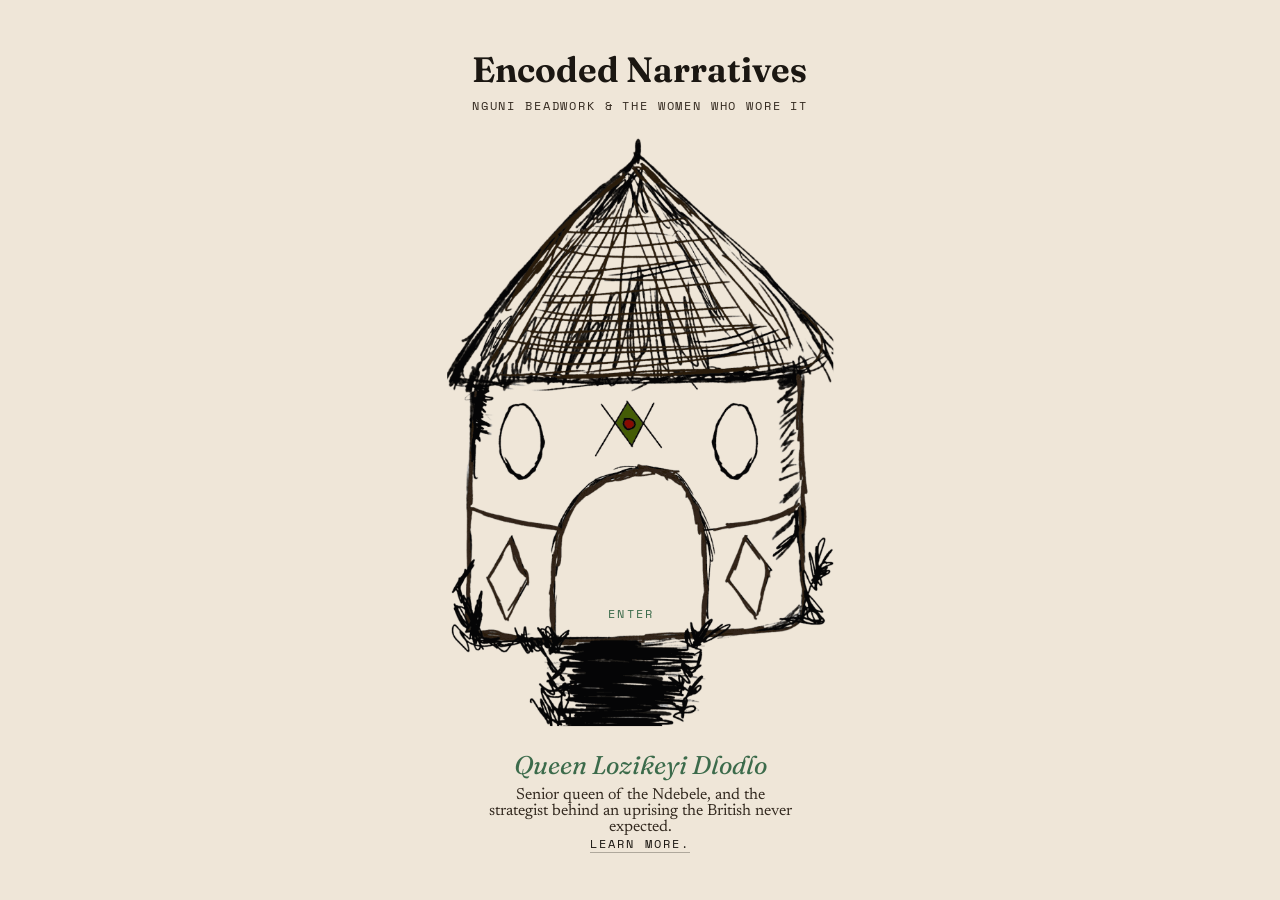
==== commit 5b08682f: "changes" ====
--- a/index.html
+++ b/index.html
@@ -10,7 +10,7 @@
 <body class="hut-page" id="hutPage">
   <header>
     <div class="mark">Encoded Narratives</div>
-    <div class="sub">NGUNI BEADWORK AS ENCODED STORYTELLING &amp; THE WOMEN WHO WORE IT</div>
+    <div class="sub">NGUNI BEADWORK &amp; THE WOMEN WHO WORE IT</div>
   </header>
 
   <div class="hut-stage" id="hutStage">
@@ -24,8 +24,8 @@
   </div>
 
   <div class="hut-caption">
-    <div class="name">Lozikeyi: Queen In The City Of Kings</div>
-    <div class="blurb">A historical fiction short story based on Queen Lozikeyi Dlodlo the formidable, fierce and unshakeable who led the Ndebele against the British colonialists.</div>
+    <div class="name">Queen Lozikeyi Dlodlo</div>
+    <div class="blurb">Senior queen of the Ndebele, and the strategist behind an uprising the British never expected.</div>
   </div>
 
   <div class="hut-foot"><a href="learn-more.html">LEARN MORE.</a></div>
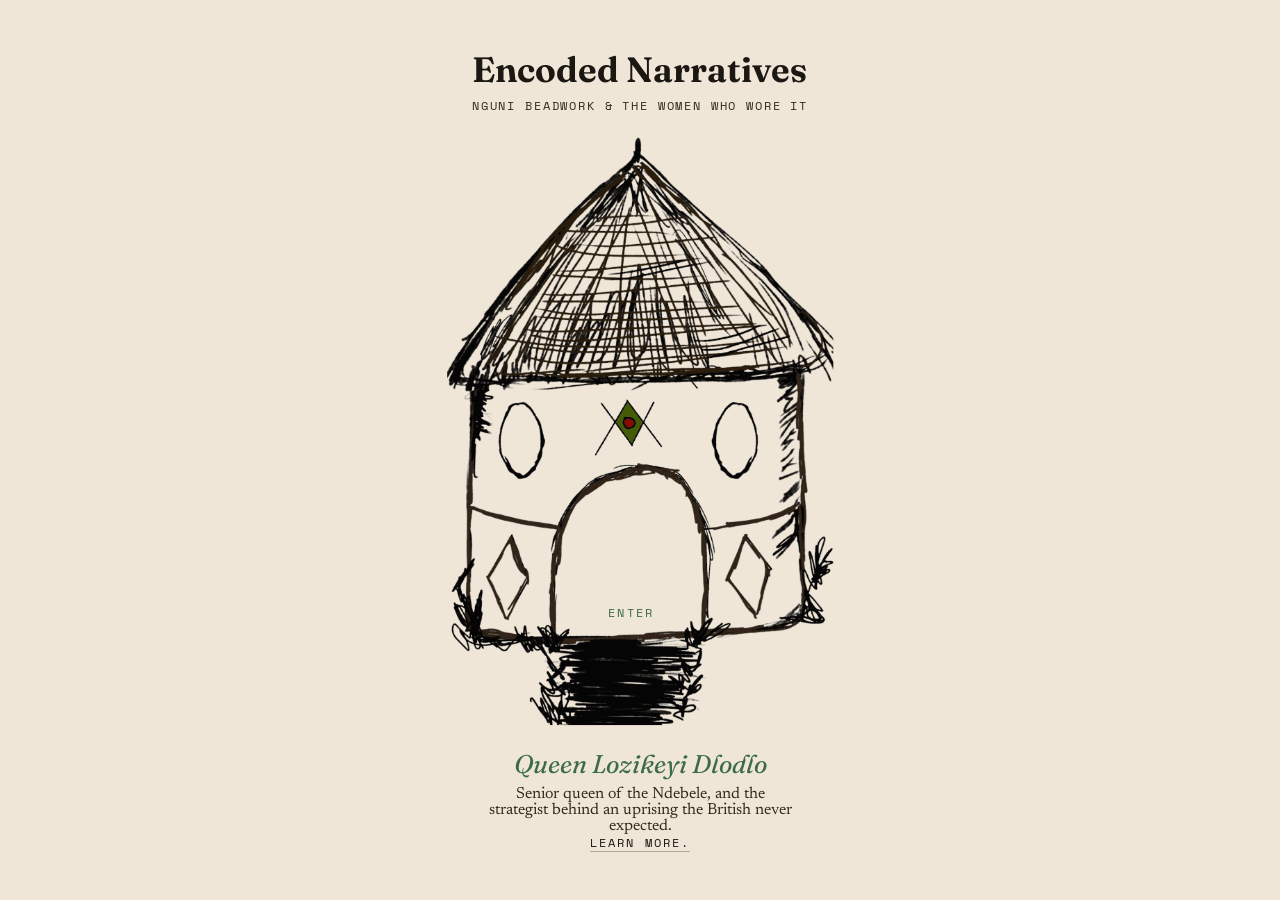
==== commit 16e2fc96: "test" ====
--- a/index.html
+++ b/index.html
@@ -28,9 +28,11 @@
     <div class="blurb">Senior queen of the Ndebele, and the strategist behind an uprising the British never expected.</div>
   </div>
 
-  <div class="hut-foot"><a href="learn-more.html">LEARN MORE.</a></div>
+  <div class="hut-foot"><a href="learn-more.html">LEARN MORE.</a><a data-ebook hidden></a></div>
   <div class="door-overlay"></div>
 
+  <script src="js/story-data.js"></script>
+  <script src="js/ebook.js"></script>
   <script>
     (function(){
       var page=document.getElementById('hutPage'), door=document.getElementById('door'), going=false;
--- a/css/style.css
+++ b/css/style.css
@@ -163,3 +163,51 @@
 .learn-inner{max-width:60ch;text-align:center}
 .learn-inner h1{font-family:var(--font-display);font-style:italic;font-weight:560;font-size:clamp(1.6rem,4vw,2.4rem);color:var(--brass);margin:0 0 1.5rem}
 .learn-inner p{font-size:clamp(1rem,1.6vw,1.15rem);line-height:1.8;margin:0 0 1.3rem;color:rgba(239,230,216,.88)}
+
+/* ebook download link */
+[data-ebook][hidden]{display:none!important}
+.hut-foot{display:flex;gap:1.8rem;justify-content:center}
+.ebook-btn{display:inline-block;border:1px solid var(--brass);color:var(--brass)!important;padding:.7rem 1.3rem;font-family:var(--font-mono);font-size:.78rem;letter-spacing:.1em}
+.ebook-btn:hover{background:rgba(184,134,59,.14)}
+
+
+/* ===== pointer depth: layers drift a little as the pointer moves ===== */
+#stage{--px:0;--py:0}
+.layer.bg{translate:calc(var(--px) * -10px) calc(var(--py) * -6px)}
+.layer.chbg{translate:calc(var(--px) * -6px) calc(var(--py) * -4px)}
+.layer.fg{translate:calc(var(--px) * 26px) calc(var(--py) * 14px)}
+.piece{translate:calc(var(--px) * 14px) calc(var(--py) * 8px)}
+
+/* ===== glossary words and their card ===== */
+.gl{font:inherit;color:inherit;background:none;border:0;padding:0;margin:0;letter-spacing:inherit;cursor:help;pointer-events:auto;
+  border-bottom:1.5px dotted currentColor;transition:background .25s}
+.gl:hover,.gl[aria-expanded=true]{background:color-mix(in srgb,var(--accent-lit) 30%,transparent)}
+#glTip{position:fixed;z-index:35;max-width:17rem;padding:.85rem 1rem;background:var(--ink);color:var(--parchment);border:1px solid var(--ui-line);
+  box-shadow:0 10px 30px rgba(0,0,0,.4);font-size:.97rem;line-height:1.45;pointer-events:none}
+#glTip[hidden]{display:none}
+#glTip b{display:block;font-family:var(--font-mono);font-size:.7rem;letter-spacing:.12em;color:var(--brass);margin-bottom:.3rem;font-weight:400}
+
+/* ===== bead collection: top-bar string, toast, ending screen ===== */
+#beadHud{display:flex;gap:.45rem;align-items:center}
+.hud-bead{display:block;width:.8rem;height:.8rem;border-radius:50%;border:1.5px solid color-mix(in srgb,var(--ui) 55%,transparent);transition:background .4s,border-color .4s}
+.hud-bead.on{background:var(--c);border-color:var(--ui)}
+.hud-bead.pop{animation:pop .8s var(--ease)}
+@keyframes pop{40%{transform:scale(2)}}
+#beadToast{position:fixed;left:clamp(1rem,3vw,2rem);bottom:4.4rem;z-index:25;max-width:min(24rem,86vw);padding:.8rem 1.1rem;
+  background:var(--ink);color:var(--parchment);border-left:5px solid var(--c,var(--brass));font-family:var(--font-mono);font-size:.74rem;line-height:1.5;letter-spacing:.04em;
+  opacity:0;transform:translateY(10px);pointer-events:none;transition:opacity .5s var(--ease),transform .5s var(--ease)}
+#beadToast.show{opacity:1;transform:none}
+.ending{position:fixed;inset:0;z-index:15;display:grid;place-items:center;text-align:center;padding:2rem;background:radial-gradient(ellipse at center,rgba(27,23,18,.88) 0%,rgba(27,23,18,.6) 62%,rgba(27,23,18,.3) 100%);
+  color:var(--parchment);opacity:0;visibility:hidden;pointer-events:none;overflow:auto}
+.ending-eyebrow{font-family:var(--font-mono);font-size:.72rem;letter-spacing:.18em;color:var(--brass)}
+.ending h2{font-family:var(--font-display);font-weight:680;font-size:clamp(2rem,6vw,3.8rem);line-height:1.05;margin:.6rem 0 1rem}
+.ending p{max-width:34rem;margin:0 auto 2rem;color:var(--ui-dim);font-size:1.1rem;line-height:1.6}
+.end-beads{display:flex;gap:clamp(1rem,4vw,2.6rem);justify-content:center;flex-wrap:wrap;margin-bottom:2.4rem}
+.end-bead{display:grid;justify-items:center;gap:.4rem;width:7.8rem}
+.end-bead i{display:block;width:3.4rem;height:3.4rem;border-radius:50%;border:2px solid rgba(239,230,216,.35);transition:background .6s,border-color .6s,box-shadow .6s}
+.end-bead.on i{background:var(--c);border-color:var(--parchment);box-shadow:0 0 0 5px rgba(239,230,216,.08)}
+.end-bead small{font-family:var(--font-mono);font-size:.74rem;letter-spacing:.1em}
+.end-bead em{font-style:normal;font-size:.9rem;line-height:1.3;color:var(--ui-dim)}
+.end-actions{display:flex;gap:.6rem 1.8rem;justify-content:center;flex-wrap:wrap;font-family:var(--font-mono);font-size:.76rem;letter-spacing:.1em}
+.end-actions a,.end-actions button{padding:.5rem 0;border-bottom:1px solid rgba(239,230,216,.35)}
+.end-actions a:hover,.end-actions button:hover{border-color:var(--parchment)}
